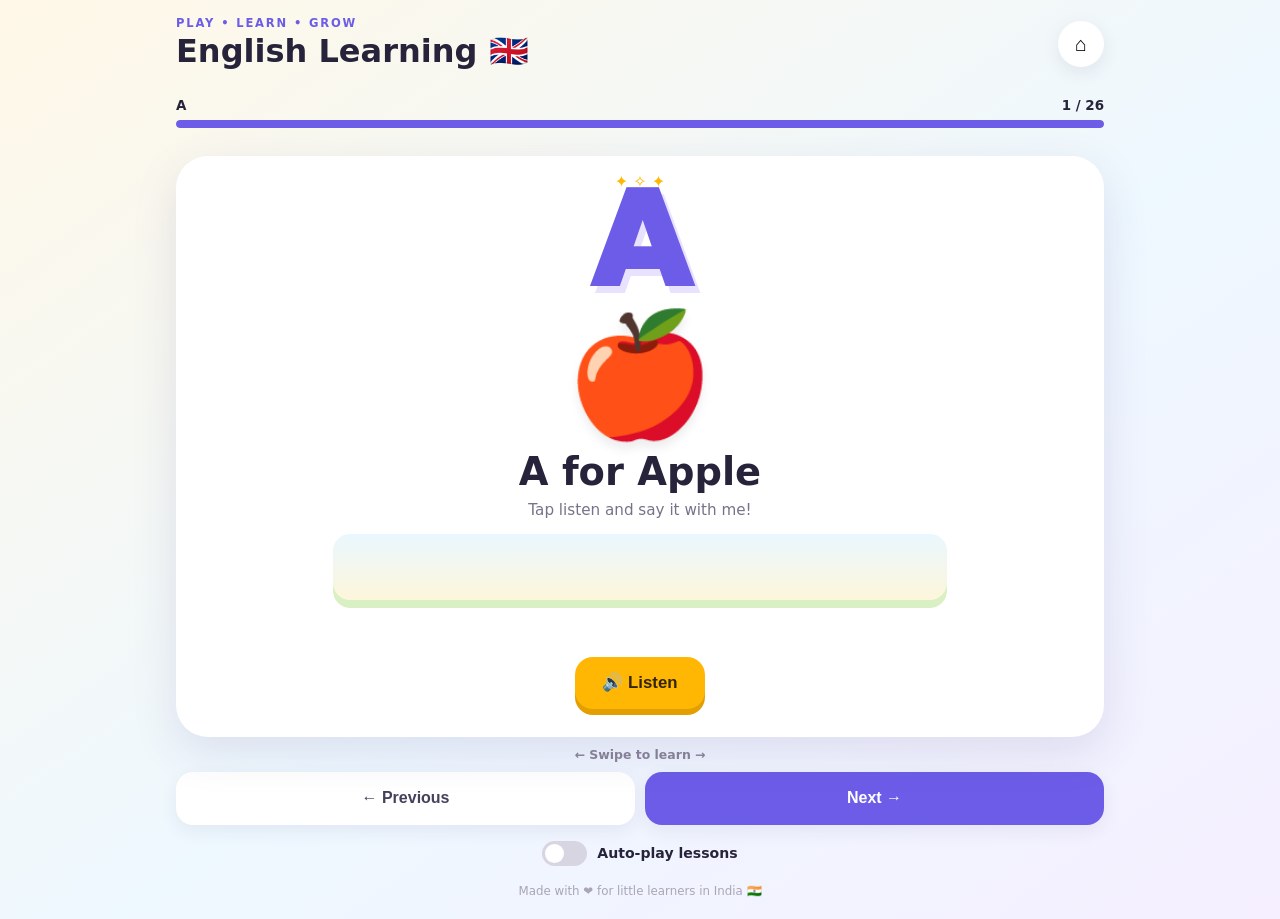
==== english.html @ 8a932253 "Add dedicated English learning page" ====
<!doctype html>
<html lang="en">
<head><meta charset="utf-8"><meta name="viewport" content="width=device-width,initial-scale=1,viewport-fit=cover"><meta name="theme-color" content="#6c5ce7"><title>English Kids Learning 🌈</title><link rel="stylesheet" href="styles.css?v=5"></head>
<body><main class="app"><section id="englishPage" class="learning-page"><header class="topbar"><div><p class="eyebrow">PLAY • LEARN • GROW</p><h1>English Learning 🇬🇧</h1></div><button class="home-button" type="button" onclick="location.href='index.html'" aria-label="Back home">⌂</button></header><div id="categoryBar" class="category-bar"></div><section class="progress-wrap"><div class="progress-text"><span id="progressLetter">A</span><span id="progressCount">1 / 26</span></div><div class="progress-track"><div id="progressBar" class="progress-bar"></div></div><nav id="letterNav" class="letter-nav"></nav></section><section class="learning-card" id="card" tabindex="0" aria-live="polite"><div class="sparkles">✦ ✧ ✦</div><div id="letter" class="big-letter">A</div><div id="visual" class="visual">🍎</div><h2 id="phrase">A for Apple</h2><p id="hint">Tap listen and say it with me!</p><div id="poemScene" class="poem-scene" hidden></div><div id="poemLines" class="poem-lines" hidden></div><div id="quizBox" class="quiz-box" hidden></div><button id="listenButton" class="listen-button" type="button">🔊 Listen</button></section><div class="swipe-hint">← Swipe to learn →</div><div class="controls"><button id="prevButton" class="control-button" type="button">← Previous</button><button id="nextButton" class="control-button next" type="button">Next →</button></div><label class="autoplay"><input id="autoPlay" type="checkbox"><span class="switch"></span><span>Auto-play lessons</span></label><footer>Made with ❤️ for little learners in India 🇮🇳</footer></section></main><script src="script.js?v=5"></script><script>window.addEventListener('load',function(){if(window.initKidsLearning)window.initKidsLearning('english');});</script></body></html>
---- styles.css ----
*{box-sizing:border-box}html,body{margin:0;min-height:100%;font-family:system-ui,-apple-system,BlinkMacSystemFont,"Segoe UI",sans-serif;background:linear-gradient(145deg,#fff8e7,#eef8ff 55%,#f5efff);color:#26233a}body{min-height:100dvh}.app{width:min(100%,960px);margin:auto;padding:16px;min-height:100dvh}.language-home{min-height:calc(100dvh - 32px);display:flex;flex-direction:column;align-items:center;justify-content:center;text-align:center;padding:20px 8px}.home-stars{font-size:1.4rem;letter-spacing:5px;animation:float 2.5s ease-in-out infinite}.home-icon{font-size:4rem;margin:10px}.eyebrow{font-size:.72rem;font-weight:900;letter-spacing:.16em;margin:0;color:#6c5ce7}.language-home h1{font-size:clamp(2rem,8vw,3.5rem);margin:5px 0;color:#6c5ce7;font-weight:950}.home-subtitle{margin:0 0 25px;color:#77728a;font-weight:700}.language-buttons{width:min(100%,650px);display:grid;grid-template-columns:1fr 1fr;gap:16px}.language-button{border:0;border-radius:28px;min-height:185px;padding:20px;background:#fff;box-shadow:0 14px 35px #45377d20;cursor:pointer;display:flex;flex-direction:column;align-items:center;justify-content:center;gap:7px;transition:.2s}.language-button:hover{transform:translateY(-4px)}.language-button>span{font-size:3rem}.language-button strong{font-size:1.5rem;font-weight:950}.language-button small{font-size:.8rem;color:#77728a;font-weight:750}.english{border:3px solid #dcd6ff}.hindi{border:3px solid #ffd9a3}.home-features{display:flex;flex-wrap:wrap;justify-content:center;gap:8px;margin-top:20px}.home-features span{background:#ffffffb8;padding:7px 11px;border-radius:99px;font-size:.76rem;font-weight:800}.topbar{display:flex;align-items:center;justify-content:space-between;gap:12px}.topbar h1{margin:2px 0;font-size:clamp(1.35rem,5vw,2rem)}.top-actions{display:flex;gap:8px}.icon-button,.home-button{border:0;border-radius:50%;width:46px;height:46px;background:#fff;box-shadow:0 5px 18px #30265c18;font-size:1.25rem;cursor:pointer}.category-bar{display:flex;gap:7px;overflow-x:auto;padding:13px 1px 9px;scrollbar-width:none}.category-bar::-webkit-scrollbar{display:none}.category-button{flex:0 0 auto;border:0;border-radius:16px;background:#fff;padding:9px 12px;min-height:42px;font-weight:850;color:#5e5a70;box-shadow:0 3px 10px #30265c12;cursor:pointer}.category-button:hover,.category-button.active{background:#6c5ce7;color:#fff}.progress-wrap{margin:4px 0 12px}.progress-text{display:flex;justify-content:space-between;font-size:.84rem;font-weight:850;margin-bottom:7px}.progress-track{height:8px;border-radius:99px;background:#dedcf0;overflow:hidden}.progress-bar{height:100%;background:#6c5ce7;border-radius:99px;transition:.3s}.letter-nav{display:flex;gap:5px;overflow-x:auto;padding:8px 1px;scrollbar-width:none}.letter-nav::-webkit-scrollbar{display:none}.letter-dot{flex:0 0 35px;height:34px;border:0;border-radius:10px;background:#fff;color:#69657a;font-weight:850;box-shadow:0 2px 7px #30265c10;cursor:pointer}.letter-dot.active{background:#6c5ce7;color:#fff}.learning-card{position:relative;overflow:hidden;background:#fff;border-radius:32px;padding:22px 16px 28px;text-align:center;box-shadow:0 15px 45px #45377d20;min-height:480px;display:flex;flex-direction:column;align-items:center;justify-content:center;touch-action:pan-y;user-select:none}.big-letter{font-size:clamp(4.5rem,19vw,8rem);line-height:.85;font-weight:950;color:#6c5ce7;text-shadow:5px 7px 0 #e8e2ff;margin:10px 0}.visual{font-size:clamp(4.5rem,21vw,7.5rem);line-height:1;margin:8px 0 14px;filter:drop-shadow(0 7px 5px #00000012)}.learning-card h2{font-size:clamp(1.45rem,6vw,2.4rem);margin:0;font-weight:900}.learning-card p{margin:7px 0 15px;color:#77728a;font-size:.95rem}.sparkles{position:absolute;top:16px;color:#ffb703}.poem-scene{width:min(100%,620px);height:80px;margin:-3px 0 10px;border-radius:20px;background:linear-gradient(#eaf7ff,#fff6d6);display:flex;align-items:center;justify-content:space-around;overflow:hidden;border:3px solid #fff;box-shadow:inset 0 -8px 0 #d9f0c4}.poem-scene span{font-size:clamp(2rem,9vw,4rem);animation:float 1.8s ease-in-out infinite;animation-delay:calc(var(--i)*.16s)}.poem-lines{width:min(100%,650px);display:grid;gap:6px;margin:2px 0 14px}.poem-line{padding:7px;border-radius:13px;background:#fff8d9;font-size:clamp(.9rem,4vw,1.12rem);font-weight:750;animation:rise .45s ease both}.quiz-box{width:min(100%,600px);display:grid;grid-template-columns:1fr;gap:9px;margin:5px 0 15px}.answer-button{border:2px solid #e6e1f5;background:#faf9ff;border-radius:15px;padding:11px;font-size:1rem;font-weight:800;cursor:pointer}.answer-button.correct{background:#d9f8df;border-color:#43b95c}.answer-button.wrong{background:#ffe1e1;border-color:#e66}.listen-button{border:0;border-radius:18px;background:#ffb703;color:#332500;font-weight:900;font-size:1.05rem;padding:13px 27px;min-height:52px;box-shadow:0 6px 0 #e39e00;cursor:pointer}.listen-button:active{transform:translateY(3px);box-shadow:none}.swipe-hint{text-align:center;color:#89849a;font-size:.78rem;font-weight:750;padding:10px}.controls{display:flex;gap:10px}.control-button{flex:1;border:0;border-radius:17px;background:#fff;min-height:53px;font-size:1rem;font-weight:850;color:#45415a;box-shadow:0 6px 18px #30265c13;cursor:pointer}.control-button.next{background:#6c5ce7;color:#fff}.control-button:disabled{opacity:.4}.autoplay{display:flex;align-items:center;justify-content:center;gap:10px;margin:16px auto 0;font-weight:750;font-size:.88rem}.autoplay input{position:absolute;opacity:0}.switch{width:45px;height:25px;background:#d8d5e3;border-radius:99px;position:relative}.switch:after{content:"";position:absolute;width:19px;height:19px;top:3px;left:3px;background:#fff;border-radius:50%;transition:.2s}.autoplay input:checked+.switch{background:#6c5ce7}.autoplay input:checked+.switch:after{transform:translateX(20px)}footer{text-align:center;color:#aaa5b6;font-size:.74rem;margin-top:18px;padding-bottom:5px}@media(max-width:560px){.language-buttons{grid-template-columns:1fr}.language-button{min-height:145px;flex-direction:row;flex-wrap:wrap}.language-button small{width:100%}.category-button{font-size:.77rem;padding:8px 10px}.learning-card{min-height:490px}.control-button span{display:inline}}button:focus-visible{outline:3px solid #ffb703;outline-offset:3px}@keyframes float{0%,100%{transform:translateY(2px) rotate(-2deg)}50%{transform:translateY(-7px) rotate(3deg) scale(1.06)}}@keyframes rise{from{opacity:0;transform:translateY(8px)}to{opacity:1;transform:none}}
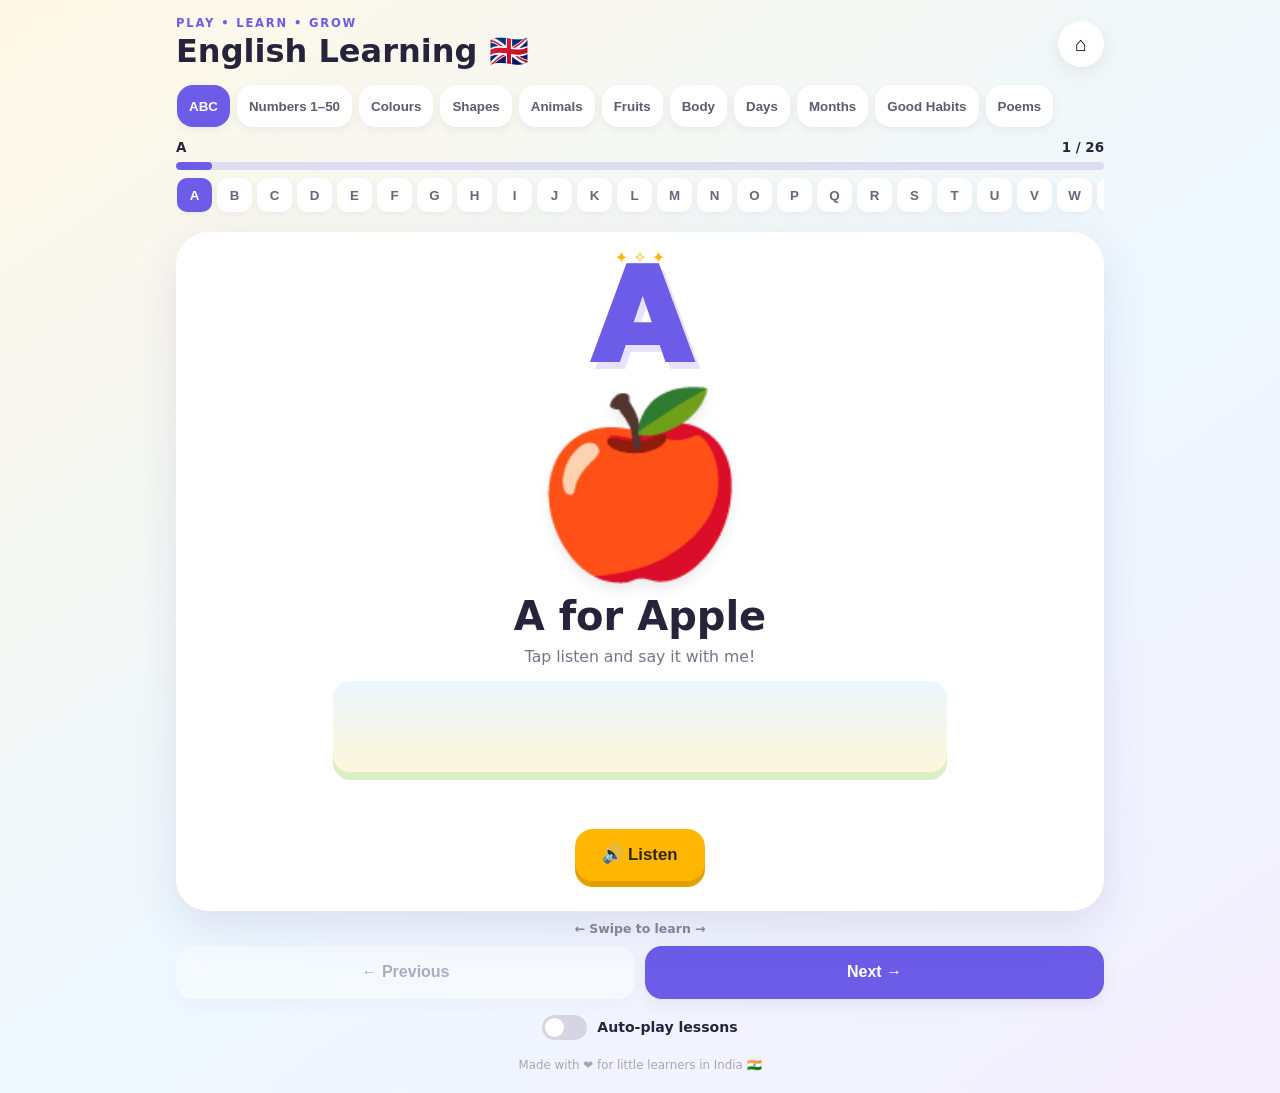
==== commit 4cd8cf5b: "Refresh English page assets for expanded lessons" ====
--- a/english.html
+++ b/english.html
@@ -1,4 +1,4 @@
 <!doctype html>
 <html lang="en">
-<head><meta charset="utf-8"><meta name="viewport" content="width=device-width,initial-scale=1,viewport-fit=cover"><meta name="theme-color" content="#6c5ce7"><title>English Kids Learning 🌈</title><link rel="stylesheet" href="styles.css?v=5"></head>
-<body><main class="app"><section id="englishPage" class="learning-page"><header class="topbar"><div><p class="eyebrow">PLAY • LEARN • GROW</p><h1>English Learning 🇬🇧</h1></div><button class="home-button" type="button" onclick="location.href='index.html'" aria-label="Back home">⌂</button></header><div id="categoryBar" class="category-bar"></div><section class="progress-wrap"><div class="progress-text"><span id="progressLetter">A</span><span id="progressCount">1 / 26</span></div><div class="progress-track"><div id="progressBar" class="progress-bar"></div></div><nav id="letterNav" class="letter-nav"></nav></section><section class="learning-card" id="card" tabindex="0" aria-live="polite"><div class="sparkles">✦ ✧ ✦</div><div id="letter" class="big-letter">A</div><div id="visual" class="visual">🍎</div><h2 id="phrase">A for Apple</h2><p id="hint">Tap listen and say it with me!</p><div id="poemScene" class="poem-scene" hidden></div><div id="poemLines" class="poem-lines" hidden></div><div id="quizBox" class="quiz-box" hidden></div><button id="listenButton" class="listen-button" type="button">🔊 Listen</button></section><div class="swipe-hint">← Swipe to learn →</div><div class="controls"><button id="prevButton" class="control-button" type="button">← Previous</button><button id="nextButton" class="control-button next" type="button">Next →</button></div><label class="autoplay"><input id="autoPlay" type="checkbox"><span class="switch"></span><span>Auto-play lessons</span></label><footer>Made with ❤️ for little learners in India 🇮🇳</footer></section></main><script src="script.js?v=5"></script><script>window.addEventListener('load',function(){if(window.initKidsLearning)window.initKidsLearning('english');});</script></body></html>+<head><meta charset="utf-8"><meta name="viewport" content="width=device-width,initial-scale=1,viewport-fit=cover"><meta name="theme-color" content="#6c5ce7"><title>English Kids Learning 🌈</title><link rel="stylesheet" href="styles.css?v=6"></head>
+<body><main class="app"><section id="englishPage" class="learning-page"><header class="topbar"><div><p class="eyebrow">PLAY • LEARN • GROW</p><h1>English Learning 🇬🇧</h1></div><button class="home-button" type="button" onclick="location.href='index.html'" aria-label="Back home">⌂</button></header><div id="categoryBar" class="category-bar"></div><section class="progress-wrap"><div class="progress-text"><span id="progressLetter">A</span><span id="progressCount">1 / 26</span></div><div class="progress-track"><div id="progressBar" class="progress-bar"></div></div><nav id="letterNav" class="letter-nav"></nav></section><section class="learning-card" id="card" tabindex="0" aria-live="polite"><div class="sparkles">✦ ✧ ✦</div><div id="letter" class="big-letter">A</div><div id="visual" class="visual">🍎</div><h2 id="phrase">A for Apple</h2><p id="hint">Tap listen and say it with me!</p><div id="poemScene" class="poem-scene" hidden></div><div id="poemLines" class="poem-lines" hidden></div><div id="quizBox" class="quiz-box" hidden></div><button id="listenButton" class="listen-button" type="button">🔊 Listen</button></section><div class="swipe-hint">← Swipe to learn →</div><div class="controls"><button id="prevButton" class="control-button" type="button">← Previous</button><button id="nextButton" class="control-button next" type="button">Next →</button></div><label class="autoplay"><input id="autoPlay" type="checkbox"><span class="switch"></span><span>Auto-play lessons</span></label><footer>Made with ❤️ for little learners in India 🇮🇳</footer></section></main><script src="script.js?v=6"></script><script>window.addEventListener('load',function(){if(window.initKidsLearning)window.initKidsLearning('english');});</script></body></html>
--- a/styles.css
+++ b/styles.css
@@ -1 +1 @@
-*{box-sizing:border-box}html,body{margin:0;min-height:100%;font-family:system-ui,-apple-system,BlinkMacSystemFont,"Segoe UI",sans-serif;background:linear-gradient(145deg,#fff8e7,#eef8ff 55%,#f5efff);color:#26233a}body{min-height:100dvh}.app{width:min(100%,960px);margin:auto;padding:16px;min-height:100dvh}.language-home{min-height:calc(100dvh - 32px);display:flex;flex-direction:column;align-items:center;justify-content:center;text-align:center;padding:20px 8px}.home-stars{font-size:1.4rem;letter-spacing:5px;animation:float 2.5s ease-in-out infinite}.home-icon{font-size:4rem;margin:10px}.eyebrow{font-size:.72rem;font-weight:900;letter-spacing:.16em;margin:0;color:#6c5ce7}.language-home h1{font-size:clamp(2rem,8vw,3.5rem);margin:5px 0;color:#6c5ce7;font-weight:950}.home-subtitle{margin:0 0 25px;color:#77728a;font-weight:700}.language-buttons{width:min(100%,650px);display:grid;grid-template-columns:1fr 1fr;gap:16px}.language-button{border:0;border-radius:28px;min-height:185px;padding:20px;background:#fff;box-shadow:0 14px 35px #45377d20;cursor:pointer;display:flex;flex-direction:column;align-items:center;justify-content:center;gap:7px;transition:.2s}.language-button:hover{transform:translateY(-4px)}.language-button>span{font-size:3rem}.language-button strong{font-size:1.5rem;font-weight:950}.language-button small{font-size:.8rem;color:#77728a;font-weight:750}.english{border:3px solid #dcd6ff}.hindi{border:3px solid #ffd9a3}.home-features{display:flex;flex-wrap:wrap;justify-content:center;gap:8px;margin-top:20px}.home-features span{background:#ffffffb8;padding:7px 11px;border-radius:99px;font-size:.76rem;font-weight:800}.topbar{display:flex;align-items:center;justify-content:space-between;gap:12px}.topbar h1{margin:2px 0;font-size:clamp(1.35rem,5vw,2rem)}.top-actions{display:flex;gap:8px}.icon-button,.home-button{border:0;border-radius:50%;width:46px;height:46px;background:#fff;box-shadow:0 5px 18px #30265c18;font-size:1.25rem;cursor:pointer}.category-bar{display:flex;gap:7px;overflow-x:auto;padding:13px 1px 9px;scrollbar-width:none}.category-bar::-webkit-scrollbar{display:none}.category-button{flex:0 0 auto;border:0;border-radius:16px;background:#fff;padding:9px 12px;min-height:42px;font-weight:850;color:#5e5a70;box-shadow:0 3px 10px #30265c12;cursor:pointer}.category-button:hover,.category-button.active{background:#6c5ce7;color:#fff}.progress-wrap{margin:4px 0 12px}.progress-text{display:flex;justify-content:space-between;font-size:.84rem;font-weight:850;margin-bottom:7px}.progress-track{height:8px;border-radius:99px;background:#dedcf0;overflow:hidden}.progress-bar{height:100%;background:#6c5ce7;border-radius:99px;transition:.3s}.letter-nav{display:flex;gap:5px;overflow-x:auto;padding:8px 1px;scrollbar-width:none}.letter-nav::-webkit-scrollbar{display:none}.letter-dot{flex:0 0 35px;height:34px;border:0;border-radius:10px;background:#fff;color:#69657a;font-weight:850;box-shadow:0 2px 7px #30265c10;cursor:pointer}.letter-dot.active{background:#6c5ce7;color:#fff}.learning-card{position:relative;overflow:hidden;background:#fff;border-radius:32px;padding:22px 16px 28px;text-align:center;box-shadow:0 15px 45px #45377d20;min-height:480px;display:flex;flex-direction:column;align-items:center;justify-content:center;touch-action:pan-y;user-select:none}.big-letter{font-size:clamp(4.5rem,19vw,8rem);line-height:.85;font-weight:950;color:#6c5ce7;text-shadow:5px 7px 0 #e8e2ff;margin:10px 0}.visual{font-size:clamp(4.5rem,21vw,7.5rem);line-height:1;margin:8px 0 14px;filter:drop-shadow(0 7px 5px #00000012)}.learning-card h2{font-size:clamp(1.45rem,6vw,2.4rem);margin:0;font-weight:900}.learning-card p{margin:7px 0 15px;color:#77728a;font-size:.95rem}.sparkles{position:absolute;top:16px;color:#ffb703}.poem-scene{width:min(100%,620px);height:80px;margin:-3px 0 10px;border-radius:20px;background:linear-gradient(#eaf7ff,#fff6d6);display:flex;align-items:center;justify-content:space-around;overflow:hidden;border:3px solid #fff;box-shadow:inset 0 -8px 0 #d9f0c4}.poem-scene span{font-size:clamp(2rem,9vw,4rem);animation:float 1.8s ease-in-out infinite;animation-delay:calc(var(--i)*.16s)}.poem-lines{width:min(100%,650px);display:grid;gap:6px;margin:2px 0 14px}.poem-line{padding:7px;border-radius:13px;background:#fff8d9;font-size:clamp(.9rem,4vw,1.12rem);font-weight:750;animation:rise .45s ease both}.quiz-box{width:min(100%,600px);display:grid;grid-template-columns:1fr;gap:9px;margin:5px 0 15px}.answer-button{border:2px solid #e6e1f5;background:#faf9ff;border-radius:15px;padding:11px;font-size:1rem;font-weight:800;cursor:pointer}.answer-button.correct{background:#d9f8df;border-color:#43b95c}.answer-button.wrong{background:#ffe1e1;border-color:#e66}.listen-button{border:0;border-radius:18px;background:#ffb703;color:#332500;font-weight:900;font-size:1.05rem;padding:13px 27px;min-height:52px;box-shadow:0 6px 0 #e39e00;cursor:pointer}.listen-button:active{transform:translateY(3px);box-shadow:none}.swipe-hint{text-align:center;color:#89849a;font-size:.78rem;font-weight:750;padding:10px}.controls{display:flex;gap:10px}.control-button{flex:1;border:0;border-radius:17px;background:#fff;min-height:53px;font-size:1rem;font-weight:850;color:#45415a;box-shadow:0 6px 18px #30265c13;cursor:pointer}.control-button.next{background:#6c5ce7;color:#fff}.control-button:disabled{opacity:.4}.autoplay{display:flex;align-items:center;justify-content:center;gap:10px;margin:16px auto 0;font-weight:750;font-size:.88rem}.autoplay input{position:absolute;opacity:0}.switch{width:45px;height:25px;background:#d8d5e3;border-radius:99px;position:relative}.switch:after{content:"";position:absolute;width:19px;height:19px;top:3px;left:3px;background:#fff;border-radius:50%;transition:.2s}.autoplay input:checked+.switch{background:#6c5ce7}.autoplay input:checked+.switch:after{transform:translateX(20px)}footer{text-align:center;color:#aaa5b6;font-size:.74rem;margin-top:18px;padding-bottom:5px}@media(max-width:560px){.language-buttons{grid-template-columns:1fr}.language-button{min-height:145px;flex-direction:row;flex-wrap:wrap}.language-button small{width:100%}.category-button{font-size:.77rem;padding:8px 10px}.learning-card{min-height:490px}.control-button span{display:inline}}button:focus-visible{outline:3px solid #ffb703;outline-offset:3px}@keyframes float{0%,100%{transform:translateY(2px) rotate(-2deg)}50%{transform:translateY(-7px) rotate(3deg) scale(1.06)}}@keyframes rise{from{opacity:0;transform:translateY(8px)}to{opacity:1;transform:none}}+*{box-sizing:border-box}html,body{margin:0;min-height:100%;font-family:system-ui,-apple-system,BlinkMacSystemFont,"Segoe UI",sans-serif;background:linear-gradient(145deg,#fff8e7,#eef8ff 55%,#f5efff);color:#26233a}body{min-height:100dvh}.app{width:min(100%,960px);margin:auto;padding:16px;min-height:100dvh}.language-home,.learning-page{min-height:calc(100dvh - 32px)}.language-home{display:flex;flex-direction:column;align-items:center;justify-content:center;text-align:center;padding:20px 8px}.home-stars{font-size:1.4rem;letter-spacing:5px;animation:float 2.5s ease-in-out infinite}.home-icon{font-size:4rem;margin:10px}.eyebrow{font-size:.72rem;font-weight:900;letter-spacing:.16em;margin:0;color:#6c5ce7}.language-home h1{font-size:clamp(2rem,8vw,3.5rem);margin:5px 0;color:#6c5ce7;font-weight:950}.home-subtitle{margin:0 0 25px;color:#77728a;font-weight:700}.language-buttons{width:min(100%,650px);display:grid;grid-template-columns:1fr 1fr;gap:16px}.language-button{border:0;border-radius:28px;min-height:185px;padding:20px;background:#fff;box-shadow:0 14px 35px #45377d20;cursor:pointer;display:flex;flex-direction:column;align-items:center;justify-content:center;gap:7px;transition:.2s;text-decoration:none;color:inherit}.language-button:hover{transform:translateY(-4px)}.language-button>span{font-size:3rem}.language-button strong{font-size:1.5rem;font-weight:950}.language-button small{font-size:.8rem;color:#77728a;font-weight:750}.english{border:3px solid #dcd6ff}.hindi{border:3px solid #ffd9a3}.home-features{display:flex;flex-wrap:wrap;justify-content:center;gap:8px;margin-top:20px}.home-features span{background:#ffffffb8;padding:7px 11px;border-radius:99px;font-size:.76rem;font-weight:800}.topbar{display:flex;align-items:center;justify-content:space-between;gap:12px}.topbar h1{margin:2px 0;font-size:clamp(1.35rem,5vw,2rem)}.home-button{border:0;border-radius:50%;width:46px;height:46px;background:#fff;box-shadow:0 5px 18px #30265c18;font-size:1.25rem;cursor:pointer}.category-bar{display:flex;gap:7px;overflow-x:auto;padding:13px 1px 9px;scrollbar-width:none}.category-bar::-webkit-scrollbar{display:none}.category-button{flex:0 0 auto;border:0;border-radius:16px;background:#fff;padding:9px 12px;min-height:42px;font-weight:850;color:#5e5a70;box-shadow:0 3px 10px #30265c12;cursor:pointer}.category-button:hover,.category-button.active{background:#6c5ce7;color:#fff}.progress-wrap{margin:4px 0 12px}.progress-text{display:flex;justify-content:space-between;font-size:.84rem;font-weight:850;margin-bottom:7px}.progress-track{height:8px;border-radius:99px;background:#dedcf0;overflow:hidden}.progress-bar{height:100%;background:#6c5ce7;border-radius:99px;transition:.3s}.letter-nav{display:flex;gap:5px;overflow-x:auto;padding:8px 1px;scrollbar-width:none}.letter-nav::-webkit-scrollbar{display:none}.letter-dot{flex:0 0 35px;height:34px;border:0;border-radius:10px;background:#fff;color:#69657a;font-weight:850;box-shadow:0 2px 7px #30265c10;cursor:pointer}.letter-dot.active{background:#6c5ce7;color:#fff}.learning-card{position:relative;overflow:hidden;background:#fff;border-radius:32px;padding:22px 16px 30px;text-align:center;box-shadow:0 15px 45px #45377d20;min-height:540px;display:flex;flex-direction:column;align-items:center;justify-content:center;touch-action:pan-y;user-select:none}.big-letter{font-size:clamp(4.5rem,19vw,8rem);line-height:.85;font-weight:950;color:#6c5ce7;text-shadow:5px 7px 0 #e8e2ff;margin:10px 0}.visual{font-size:clamp(6rem,30vw,11rem);line-height:.95;margin:12px 0 18px;filter:drop-shadow(0 8px 6px #00000012);display:flex;align-items:center;justify-content:center;min-height:clamp(130px,30vw,180px)}.learning-card h2{font-size:clamp(1.5rem,6vw,2.5rem);margin:0;font-weight:900}.learning-card p{margin:8px 0 15px;color:#77728a;font-size:.98rem}.sparkles{position:absolute;top:16px;color:#ffb703}.poem-scene{width:min(100%,620px);height:105px;margin:-3px 0 10px;border-radius:20px;background:linear-gradient(#eaf7ff,#fff6d6);display:flex;align-items:center;justify-content:space-around;overflow:hidden;border:3px solid #fff;box-shadow:inset 0 -8px 0 #d9f0c4}.poem-scene span{font-size:clamp(2.5rem,11vw,5rem);animation:float 1.8s ease-in-out infinite;animation-delay:calc(var(--i)*.16s)}.poem-lines{width:min(100%,650px);display:grid;gap:6px;margin:2px 0 14px}.poem-line{padding:7px;border-radius:13px;background:#fff8d9;font-size:clamp(.9rem,4vw,1.12rem);font-weight:750;animation:rise .45s ease both}.quiz-box{width:min(100%,600px);display:grid;grid-template-columns:1fr;gap:9px;margin:5px 0 15px}.listen-button{border:0;border-radius:18px;background:#ffb703;color:#332500;font-weight:900;font-size:1.05rem;padding:13px 27px;min-height:52px;box-shadow:0 6px 0 #e39e00;cursor:pointer}.listen-button:active{transform:translateY(3px);box-shadow:none}.swipe-hint{text-align:center;color:#89849a;font-size:.78rem;font-weight:750;padding:10px}.controls{display:flex;gap:10px}.control-button{flex:1;border:0;border-radius:17px;background:#fff;min-height:53px;font-size:1rem;font-weight:850;color:#45415a;box-shadow:0 6px 18px #30265c13;cursor:pointer}.control-button.next{background:#6c5ce7;color:#fff}.control-button:disabled{opacity:.4}.autoplay{display:flex;align-items:center;justify-content:center;gap:10px;margin:16px auto 0;font-weight:750;font-size:.88rem}.autoplay input{position:absolute;opacity:0}.switch{width:45px;height:25px;background:#d8d5e3;border-radius:99px;position:relative}.switch:after{content:"";position:absolute;width:19px;height:19px;top:3px;left:3px;background:#fff;border-radius:50%;transition:.2s}.autoplay input:checked+.switch{background:#6c5ce7}.autoplay input:checked+.switch:after{transform:translateX(20px)}footer{text-align:center;color:#aaa5b6;font-size:.74rem;margin-top:18px;padding-bottom:5px}@media(max-width:560px){.language-buttons{grid-template-columns:1fr}.language-button{min-height:145px;flex-direction:row;flex-wrap:wrap}.language-button small{width:100%}.learning-card{min-height:540px;padding-top:18px}.visual{font-size:clamp(6.5rem,34vw,10rem);min-height:145px}.control-button{font-size:.95rem}}button:focus-visible,a:focus-visible{outline:3px solid #ffb703;outline-offset:3px}@keyframes float{0%,100%{transform:translateY(2px) rotate(-2deg)}50%{transform:translateY(-7px) rotate(3deg) scale(1.06)}}@keyframes rise{from{opacity:0;transform:translateY(8px)}to{opacity:1;transform:none}}
